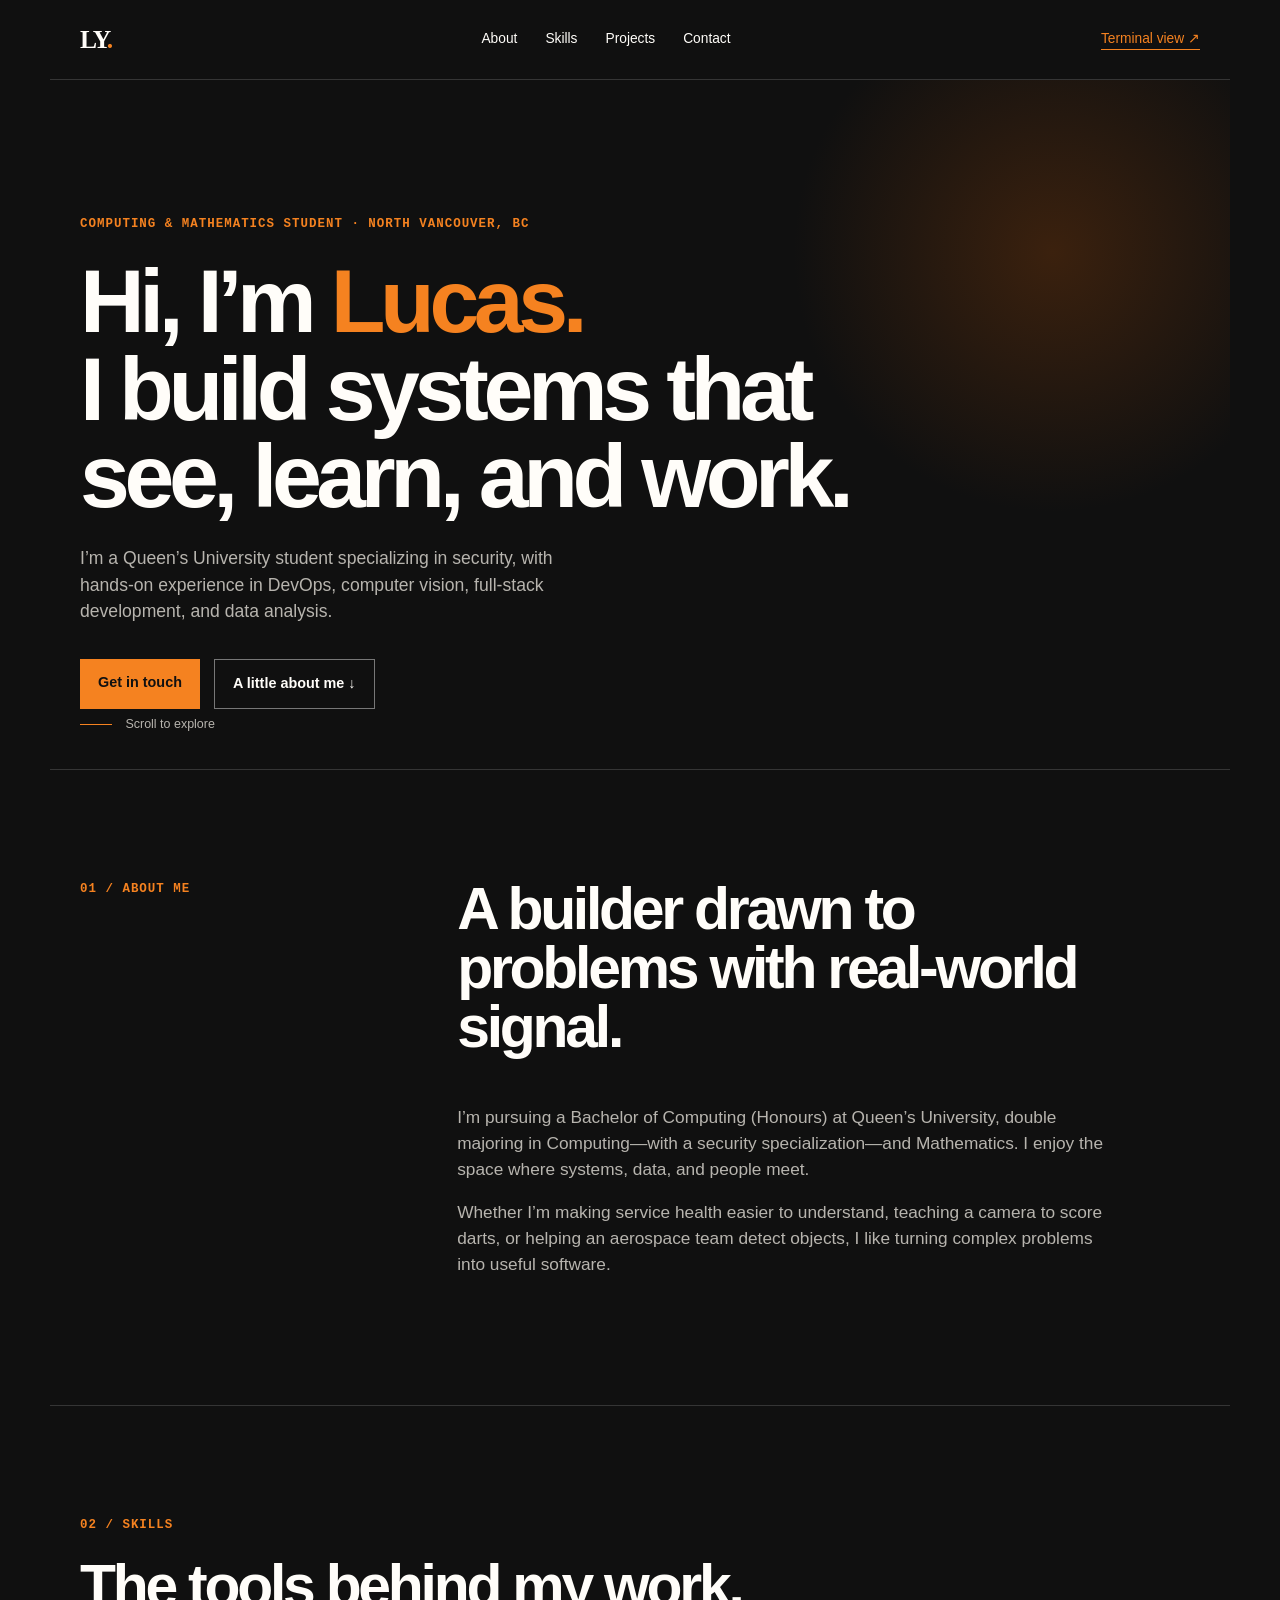
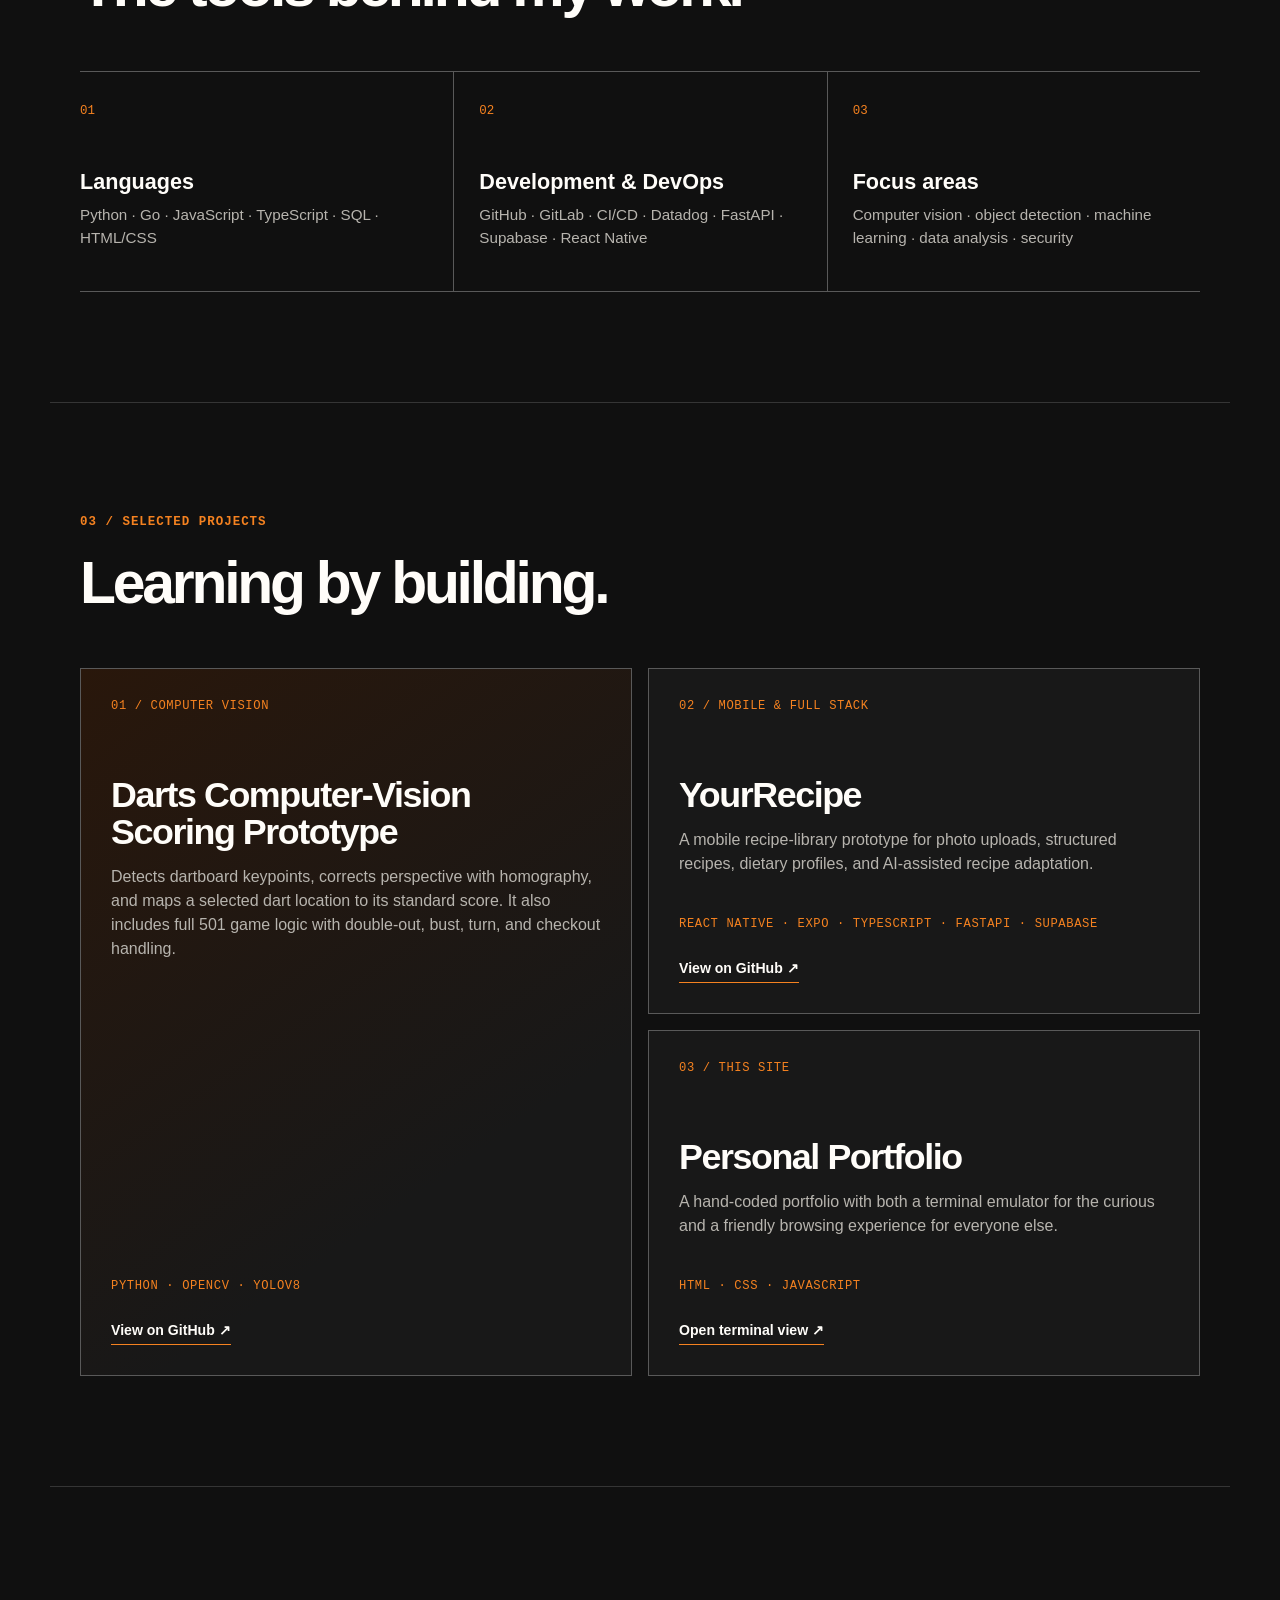
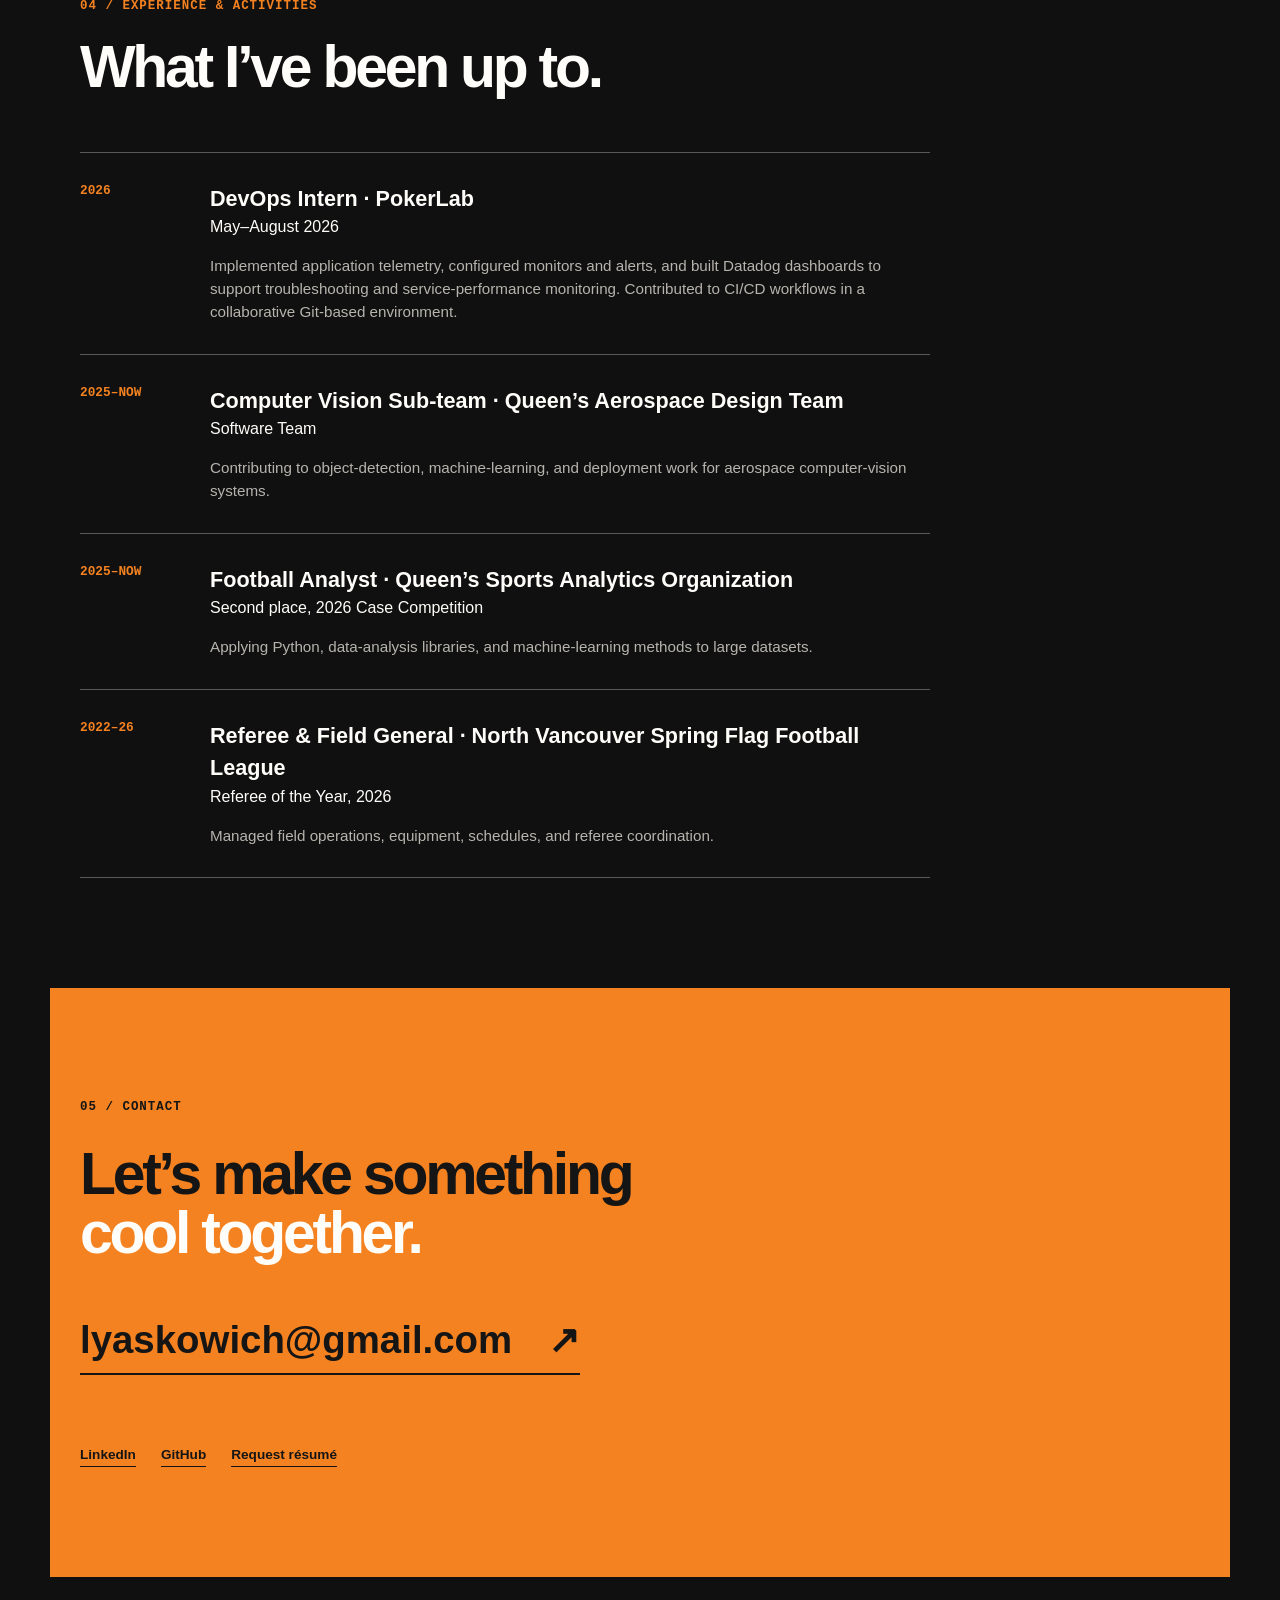
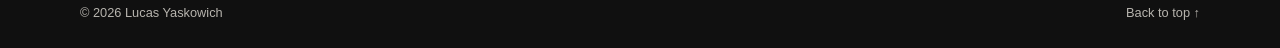
==== portfolio.html @ fcce108b "create mirror user-friendly site, fill in copy" ====
<!doctype html>
<html lang="en">
<head>
  <meta charset="utf-8">
  <meta name="viewport" content="width=device-width, initial-scale=1">
  <meta name="description" content="Lucas Yaskowich — Computing and Mathematics student portfolio">
  <title>Lucas Yaskowich — Portfolio</title>
  <link rel="stylesheet" href="portfolio.css">
</head>
<body>
  <header class="site-header">
    <a class="wordmark" href="#top">LY<span>.</span></a>
    <nav aria-label="Main navigation">
      <a href="#about">About</a>
      <a href="#skills">Skills</a>
      <a href="#projects">Projects</a>
      <a href="#contact">Contact</a>
    </nav>
    <a class="terminal-link" href="index.html">Terminal view ↗</a>
  </header>

  <main id="top">
    <section class="hero" aria-labelledby="intro-title">
      <p class="eyebrow">Computing & mathematics student · North Vancouver, BC</p>
      <h1 id="intro-title">Hi, I’m <span>Lucas.</span><br>I build systems that see, learn, and work.</h1>
      <p class="hero-copy">I’m a Queen’s University student specializing in security, with hands-on experience in DevOps, computer vision, full-stack development, and data analysis.</p>
      <div class="hero-actions">
        <a class="button button-primary" href="#contact">Get in touch</a>
        <a class="button button-secondary" href="#about">A little about me ↓</a>
      </div>
      <div class="scroll-note" aria-hidden="true"><i></i> Scroll to explore</div>
    </section>

    <section class="section split-section" id="about">
      <p class="section-label">01 / About me</p>
      <div>
        <h2>A builder drawn to problems with real-world signal.</h2>
        <p>I’m pursuing a Bachelor of Computing (Honours) at Queen’s University, double majoring in Computing—with a security specialization—and Mathematics. I enjoy the space where systems, data, and people meet.</p>
        <p>Whether I’m making service health easier to understand, teaching a camera to score darts, or helping an aerospace team detect objects, I like turning complex problems into useful software.</p>
      </div>
    </section>

    <section class="section" id="skills">
      <p class="section-label">02 / Skills</p>
      <h2>The tools behind my work.</h2>
      <div class="skill-grid">
        <article><span>01</span><h3>Languages</h3><p>Python · Go · JavaScript · TypeScript · SQL · HTML/CSS</p></article>
        <article><span>02</span><h3>Development & DevOps</h3><p>GitHub · GitLab · CI/CD · Datadog · FastAPI · Supabase · React Native</p></article>
        <article><span>03</span><h3>Focus areas</h3><p>Computer vision · object detection · machine learning · data analysis · security</p></article>
      </div>
    </section>

    <section class="section" id="projects">
      <p class="section-label">03 / Selected projects</p>
      <h2>Learning by building.</h2>
      <div class="project-grid">
        <article class="project-card featured"><p class="project-number">01 / Computer vision</p><h3>Darts Computer-Vision Scoring Prototype</h3><p>Detects dartboard keypoints, corrects perspective with homography, and maps a selected dart location to its standard score. It also includes full 501 game logic with double-out, bust, turn, and checkout handling.</p><p class="tags">Python · OpenCV · YOLOv8</p><a href="https://github.com/LucasYaskowich/Darts" target="_blank" rel="noreferrer">View on GitHub ↗</a></article>
        <article class="project-card"><p class="project-number">02 / Mobile & full stack</p><h3>YourRecipe</h3><p>A mobile recipe-library prototype for photo uploads, structured recipes, dietary profiles, and AI-assisted recipe adaptation.</p><p class="tags">React Native · Expo · TypeScript · FastAPI · Supabase</p><a href="https://github.com/LucasYaskowich/YourRecipe" target="_blank" rel="noreferrer">View on GitHub ↗</a></article>
        <article class="project-card"><p class="project-number">03 / This site</p><h3>Personal Portfolio</h3><p>A hand-coded portfolio with both a terminal emulator for the curious and a friendly browsing experience for everyone else.</p><p class="tags">HTML · CSS · JavaScript</p><a href="index.html">Open terminal view ↗</a></article>
      </div>
    </section>

    <section class="section" id="experience">
      <p class="section-label">04 / Experience & activities</p>
      <h2>What I’ve been up to.</h2>
      <div class="timeline">
        <article><p class="timeline-date">2026</p><div><h3>DevOps Intern · PokerLab</h3><p>May–August 2026</p><p class="muted">Implemented application telemetry, configured monitors and alerts, and built Datadog dashboards to support troubleshooting and service-performance monitoring. Contributed to CI/CD workflows in a collaborative Git-based environment.</p></div></article>
        <article><p class="timeline-date">2025–NOW</p><div><h3>Computer Vision Sub-team · Queen’s Aerospace Design Team</h3><p>Software Team</p><p class="muted">Contributing to object-detection, machine-learning, and deployment work for aerospace computer-vision systems.</p></div></article>
        <article><p class="timeline-date">2025–NOW</p><div><h3>Football Analyst · Queen’s Sports Analytics Organization</h3><p>Second place, 2026 Case Competition</p><p class="muted">Applying Python, data-analysis libraries, and machine-learning methods to large datasets.</p></div></article>
        <article><p class="timeline-date">2022–26</p><div><h3>Referee & Field General · North Vancouver Spring Flag Football League</h3><p>Referee of the Year, 2026</p><p class="muted">Managed field operations, equipment, schedules, and referee coordination.</p></div></article>
      </div>
    </section>

    <section class="contact" id="contact">
      <p class="section-label">05 / Contact</p>
      <h2>Let’s make something<br><span>cool together.</span></h2>
      <a class="email-link" href="mailto:lyaskowich@gmail.com">lyaskowich@gmail.com <span>↗</span></a>
      <div class="social-links">
        <a href="https://www.linkedin.com/in/lucas-yaskowich" target="_blank" rel="noreferrer">LinkedIn</a>
        <a href="https://github.com/LucasYaskowich" target="_blank" rel="noreferrer">GitHub</a>
        <a href="mailto:lyaskowich@gmail.com?subject=Resume%20request">Request résumé</a>
      </div>
    </section>
  </main>

  <footer><p>© 2026 Lucas Yaskowich</p><a href="#top">Back to top ↑</a></footer>
</body>
</html>
---- portfolio.css ----
:root { --orange: #f58220; --black: #101010; --white: #fffdf9; --muted: #b7b4ae; }
* { box-sizing: border-box; }
html { scroll-behavior: smooth; }
body { margin: 0; color: var(--white); background: var(--black); font-family: Arial, Helvetica, sans-serif; line-height: 1.5; }
a { color: inherit; text-decoration: none; }
.site-header { height: 80px; max-width: 1180px; margin: auto; padding: 0 30px; display: flex; align-items: center; justify-content: space-between; border-bottom: 1px solid #353535; }
.wordmark { font: 800 1.6rem/1 Georgia, serif; letter-spacing: -.08em; }.wordmark span, h1 span, .contact h2 span { color: var(--orange); }
nav { display: flex; gap: 28px; font-size: .86rem; } nav a:hover, .social-links a:hover { color: var(--orange); }
.terminal-link { color: var(--orange); border-bottom: 1px solid var(--orange); font-size: .86rem; }
main { max-width: 1180px; margin: auto; }.hero { min-height: 630px; padding: 135px 30px 60px; position: relative; background: radial-gradient(circle at 85% 25%, #3b210e 0, transparent 23%); }
.eyebrow, .section-label { color: var(--orange); font-family: "Courier New", monospace; font-size: .78rem; font-weight: bold; letter-spacing: .08em; text-transform: uppercase; }
h1, h2, h3, p { margin-top: 0; } h1 { max-width: 850px; margin: 24px 0; font-size: clamp(3rem, 7vw, 6.25rem); line-height: .98; letter-spacing: -.06em; } h2 { font-size: clamp(2.1rem, 4.6vw, 4.4rem); letter-spacing: -.055em; line-height: 1; }
.hero-copy { max-width: 530px; color: var(--muted); font-size: 1.1rem; }.hero-actions { display: flex; gap: 14px; margin-top: 35px; }.button { padding: 13px 18px; font-weight: bold; font-size: .9rem; }.button-primary { color: #111; background: var(--orange); }.button-secondary { border: 1px solid #777; }.button:hover { transform: translateY(-2px); }.scroll-note { position: absolute; bottom: 35px; color: var(--muted); font-size: .78rem; }.scroll-note i { display: inline-block; width: 32px; margin-right: 10px; border-top: 1px solid var(--orange); vertical-align: middle; }
.section { padding: 110px 30px; border-top: 1px solid #353535; }.split-section { display: grid; grid-template-columns: 31% 1fr; gap: 30px; }.split-section div { max-width: 650px; }.split-section p:not(.section-label) { color: var(--muted); font-size: 1.08rem; }.section > h2 { margin: 22px 0 55px; }
.skill-grid { display: grid; grid-template-columns: repeat(3, 1fr); border-top: 1px solid #595959; }.skill-grid article { min-height: 220px; padding: 25px 25px 20px 0; border-bottom: 1px solid #595959; }.skill-grid article + article { padding-left: 25px; border-left: 1px solid #595959; }.skill-grid span { color: var(--orange); font: .78rem "Courier New", monospace; }.skill-grid h3, .timeline h3 { margin: 45px 0 6px; font-size: 1.35rem; }.skill-grid p, .muted { color: var(--muted); font-size: .95rem; }
.project-grid { display: grid; grid-template-columns: repeat(2, 1fr); gap: 16px; }.project-card { min-height: 320px; padding: 30px; display: flex; flex-direction: column; border: 1px solid #595959; background: #181818; }.project-card.featured { grid-row: span 2; min-height: 656px; background: linear-gradient(145deg, #29170b, #181818 70%); }.project-number, .tags { color: var(--orange); font: .76rem "Courier New", monospace; text-transform: uppercase; letter-spacing: .05em; }.project-card h3 { margin: 52px 0 14px; font-size: clamp(1.55rem, 2.8vw, 2.5rem); line-height: 1.03; letter-spacing: -.04em; }.project-card > p:not(.project-number):not(.tags) { color: var(--muted); }.project-card .tags { margin-top: auto; padding-top: 25px; }.project-card a { align-self: flex-start; margin-top: 15px; padding-bottom: 3px; border-bottom: 1px solid var(--orange); color: var(--white); font-size: .88rem; font-weight: bold; }.project-card a:hover { color: var(--orange); }
.timeline { max-width: 850px; }.timeline article { display: grid; grid-template-columns: 130px 1fr; padding: 30px 0; border-top: 1px solid #595959; }.timeline article:last-child { border-bottom: 1px solid #595959; }.timeline-date { color: var(--orange); font: bold .8rem "Courier New", monospace; }.timeline h3 { margin: 0; }.timeline div > p:not(.muted) { margin-bottom: 16px; }.muted { margin-bottom: 0; }
.contact { margin: 0; padding: 110px 30px; background: var(--orange); color: #151515; }.contact .section-label { color: #151515; }.contact h2 { margin: 28px 0 48px; }.contact h2 span { color: var(--white); }.email-link { display: inline-block; border-bottom: 2px solid #151515; padding-bottom: 5px; font-size: clamp(1.3rem, 3vw, 2.6rem); font-weight: bold; }.email-link span { margin-left: 25px; }.social-links { display: flex; gap: 25px; margin-top: 70px; font-weight: bold; font-size: .85rem; }.social-links a { border-bottom: 1px solid #151515; }.contact .social-links a:hover { color: var(--white); border-color: var(--white); }
footer { max-width: 1180px; margin: auto; padding: 26px 30px; display: flex; justify-content: space-between; color: var(--muted); font-size: .8rem; } footer p { margin: 0; } footer a:hover { color: var(--orange); }
@media (max-width: 680px) { .site-header { padding: 0 20px; } nav { display: none; }.hero, .section, .contact { padding-left: 20px; padding-right: 20px; }.hero { min-height: 570px; padding-top: 105px; }.split-section { grid-template-columns: 1fr; gap: 20px; }.skill-grid, .project-grid { grid-template-columns: 1fr; }.skill-grid article, .skill-grid article + article { min-height: auto; padding: 25px 0; border-left: 0; }.skill-grid h3 { margin-top: 25px; }.project-card, .project-card.featured { min-height: 0; }.project-card h3 { margin-top: 35px; }.timeline article { grid-template-columns: 1fr; gap: 18px; }.social-links { margin-top: 45px; } footer { padding-left: 20px; padding-right: 20px; } }
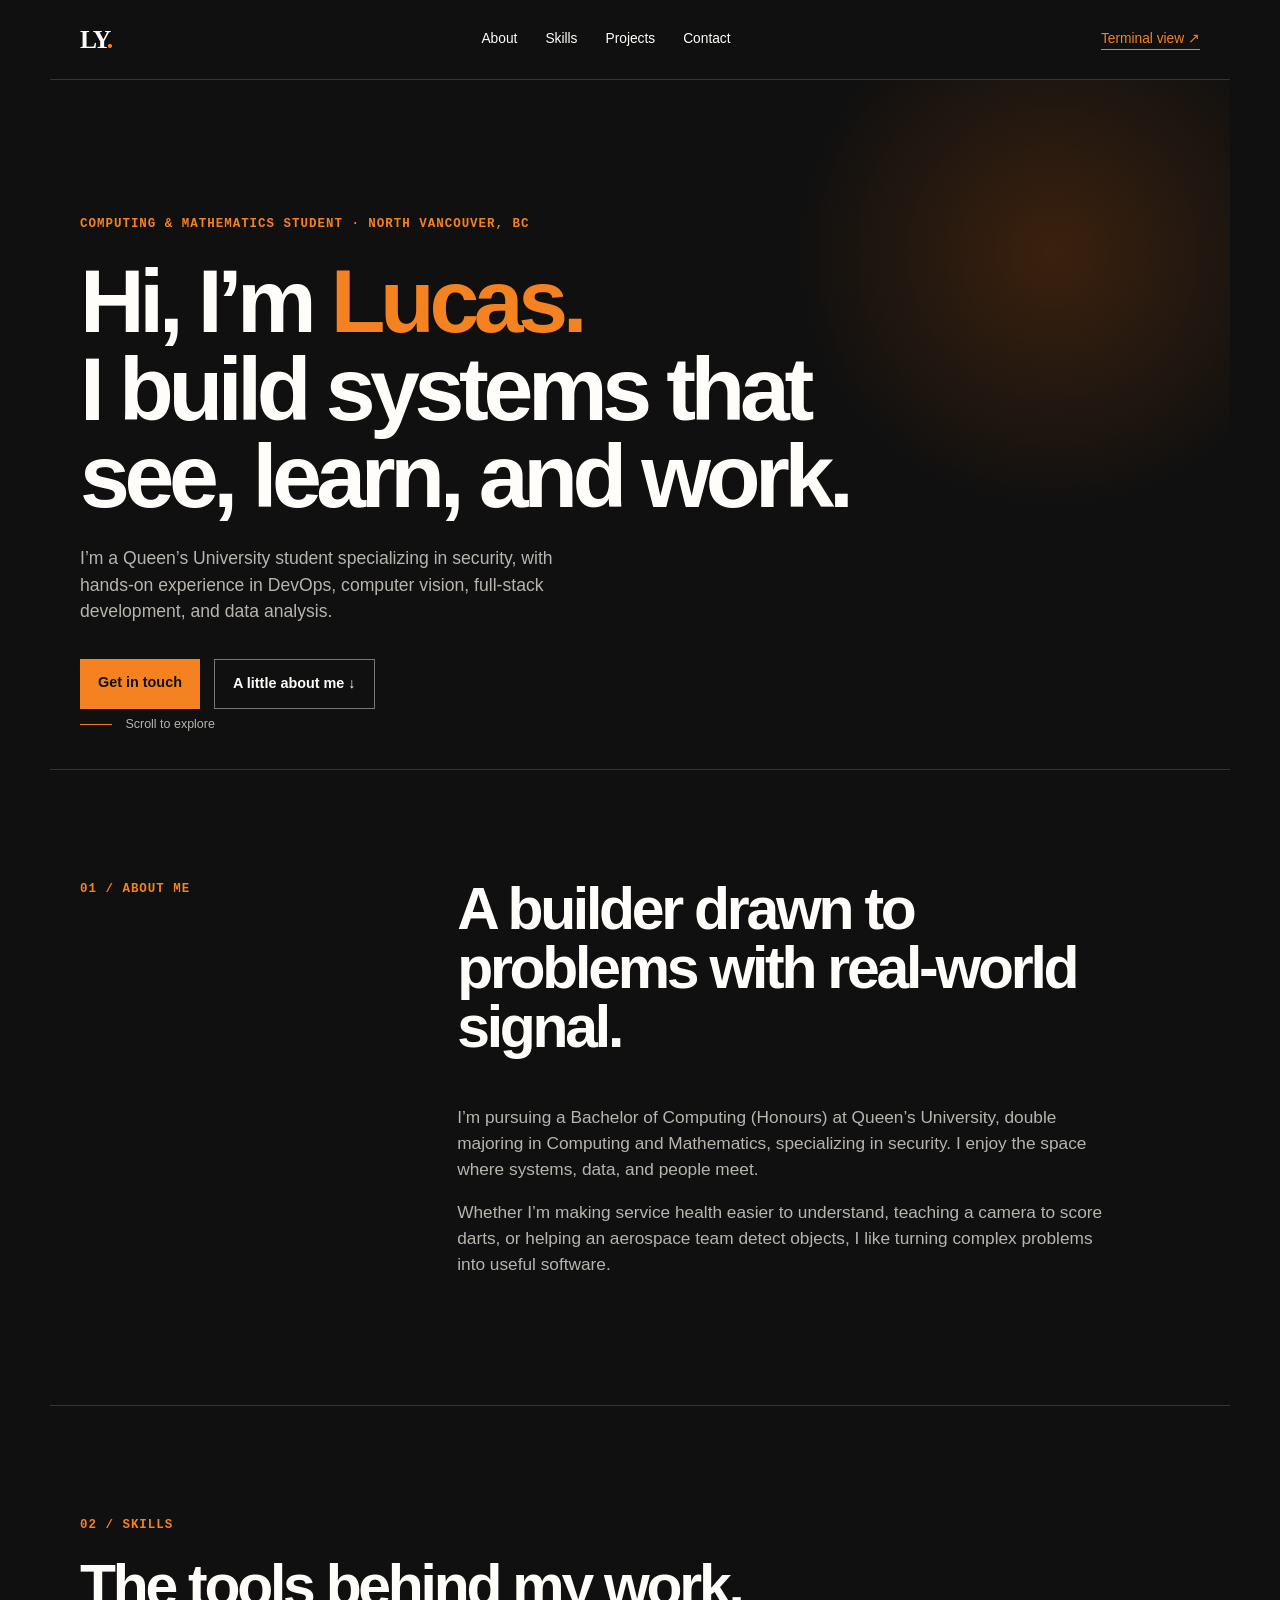
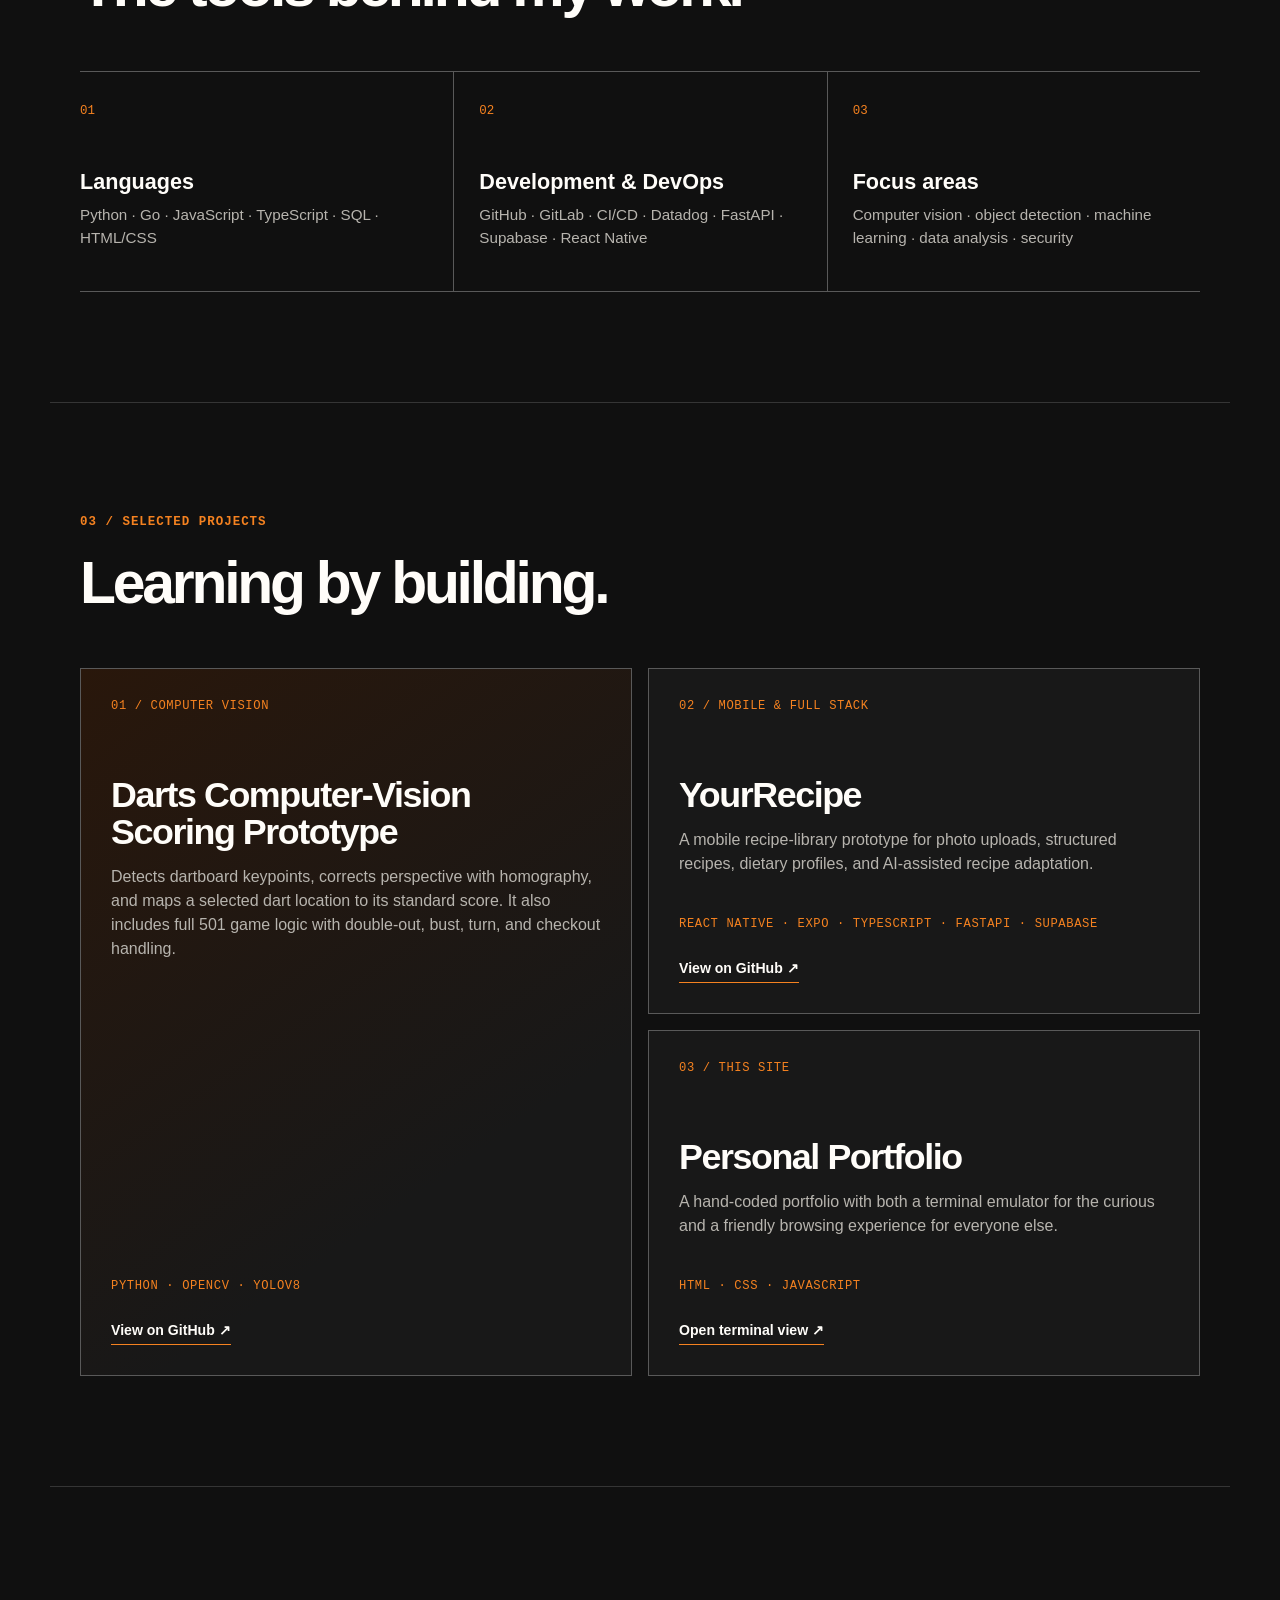
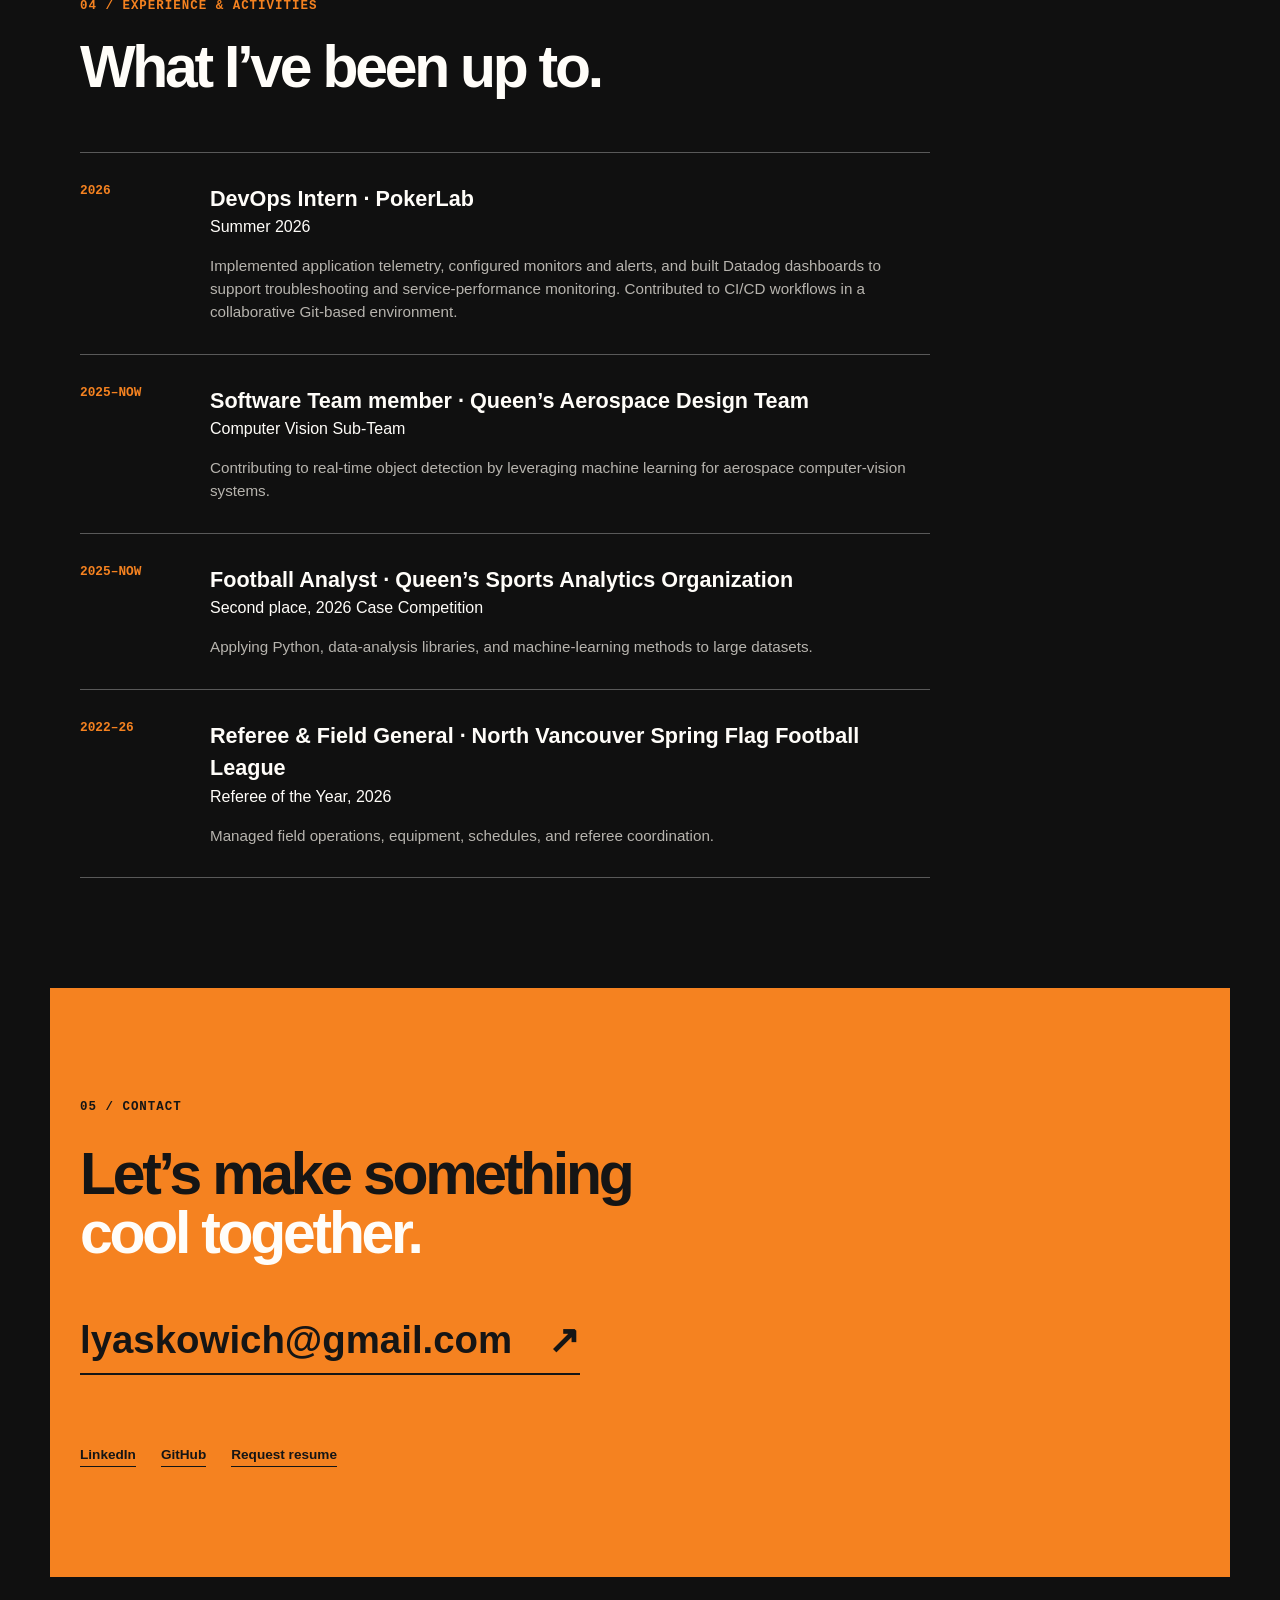
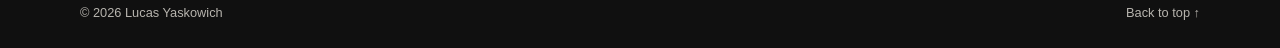
==== commit dc0f2776: "refine copy in porfolio, terminal" ====
--- a/portfolio.html
+++ b/portfolio.html
@@ -35,7 +35,7 @@
       <p class="section-label">01 / About me</p>
       <div>
         <h2>A builder drawn to problems with real-world signal.</h2>
-        <p>I’m pursuing a Bachelor of Computing (Honours) at Queen’s University, double majoring in Computing—with a security specialization—and Mathematics. I enjoy the space where systems, data, and people meet.</p>
+        <p>I’m pursuing a Bachelor of Computing (Honours) at Queen’s University, double majoring in Computing and Mathematics, specializing in security. I enjoy the space where systems, data, and people meet.</p>
         <p>Whether I’m making service health easier to understand, teaching a camera to score darts, or helping an aerospace team detect objects, I like turning complex problems into useful software.</p>
       </div>
     </section>
@@ -64,8 +64,8 @@
       <p class="section-label">04 / Experience & activities</p>
       <h2>What I’ve been up to.</h2>
       <div class="timeline">
-        <article><p class="timeline-date">2026</p><div><h3>DevOps Intern · PokerLab</h3><p>May–August 2026</p><p class="muted">Implemented application telemetry, configured monitors and alerts, and built Datadog dashboards to support troubleshooting and service-performance monitoring. Contributed to CI/CD workflows in a collaborative Git-based environment.</p></div></article>
-        <article><p class="timeline-date">2025–NOW</p><div><h3>Computer Vision Sub-team · Queen’s Aerospace Design Team</h3><p>Software Team</p><p class="muted">Contributing to object-detection, machine-learning, and deployment work for aerospace computer-vision systems.</p></div></article>
+        <article><p class="timeline-date">2026</p><div><h3>DevOps Intern · PokerLab</h3><p>Summer 2026</p><p class="muted">Implemented application telemetry, configured monitors and alerts, and built Datadog dashboards to support troubleshooting and service-performance monitoring. Contributed to CI/CD workflows in a collaborative Git-based environment.</p></div></article>
+        <article><p class="timeline-date">2025–NOW</p><div><h3>Software Team member · Queen’s Aerospace Design Team</h3><p>Computer Vision Sub-Team</p><p class="muted">Contributing to real-time object detection by leveraging machine learning for aerospace computer-vision systems.</p></div></article>
         <article><p class="timeline-date">2025–NOW</p><div><h3>Football Analyst · Queen’s Sports Analytics Organization</h3><p>Second place, 2026 Case Competition</p><p class="muted">Applying Python, data-analysis libraries, and machine-learning methods to large datasets.</p></div></article>
         <article><p class="timeline-date">2022–26</p><div><h3>Referee & Field General · North Vancouver Spring Flag Football League</h3><p>Referee of the Year, 2026</p><p class="muted">Managed field operations, equipment, schedules, and referee coordination.</p></div></article>
       </div>
@@ -78,7 +78,7 @@
       <div class="social-links">
         <a href="https://www.linkedin.com/in/lucas-yaskowich" target="_blank" rel="noreferrer">LinkedIn</a>
         <a href="https://github.com/LucasYaskowich" target="_blank" rel="noreferrer">GitHub</a>
-        <a href="mailto:lyaskowich@gmail.com?subject=Resume%20request">Request résumé</a>
+        <a href="mailto:lyaskowich@gmail.com?subject=Resume%20request">Request resume</a>
       </div>
     </section>
   </main>
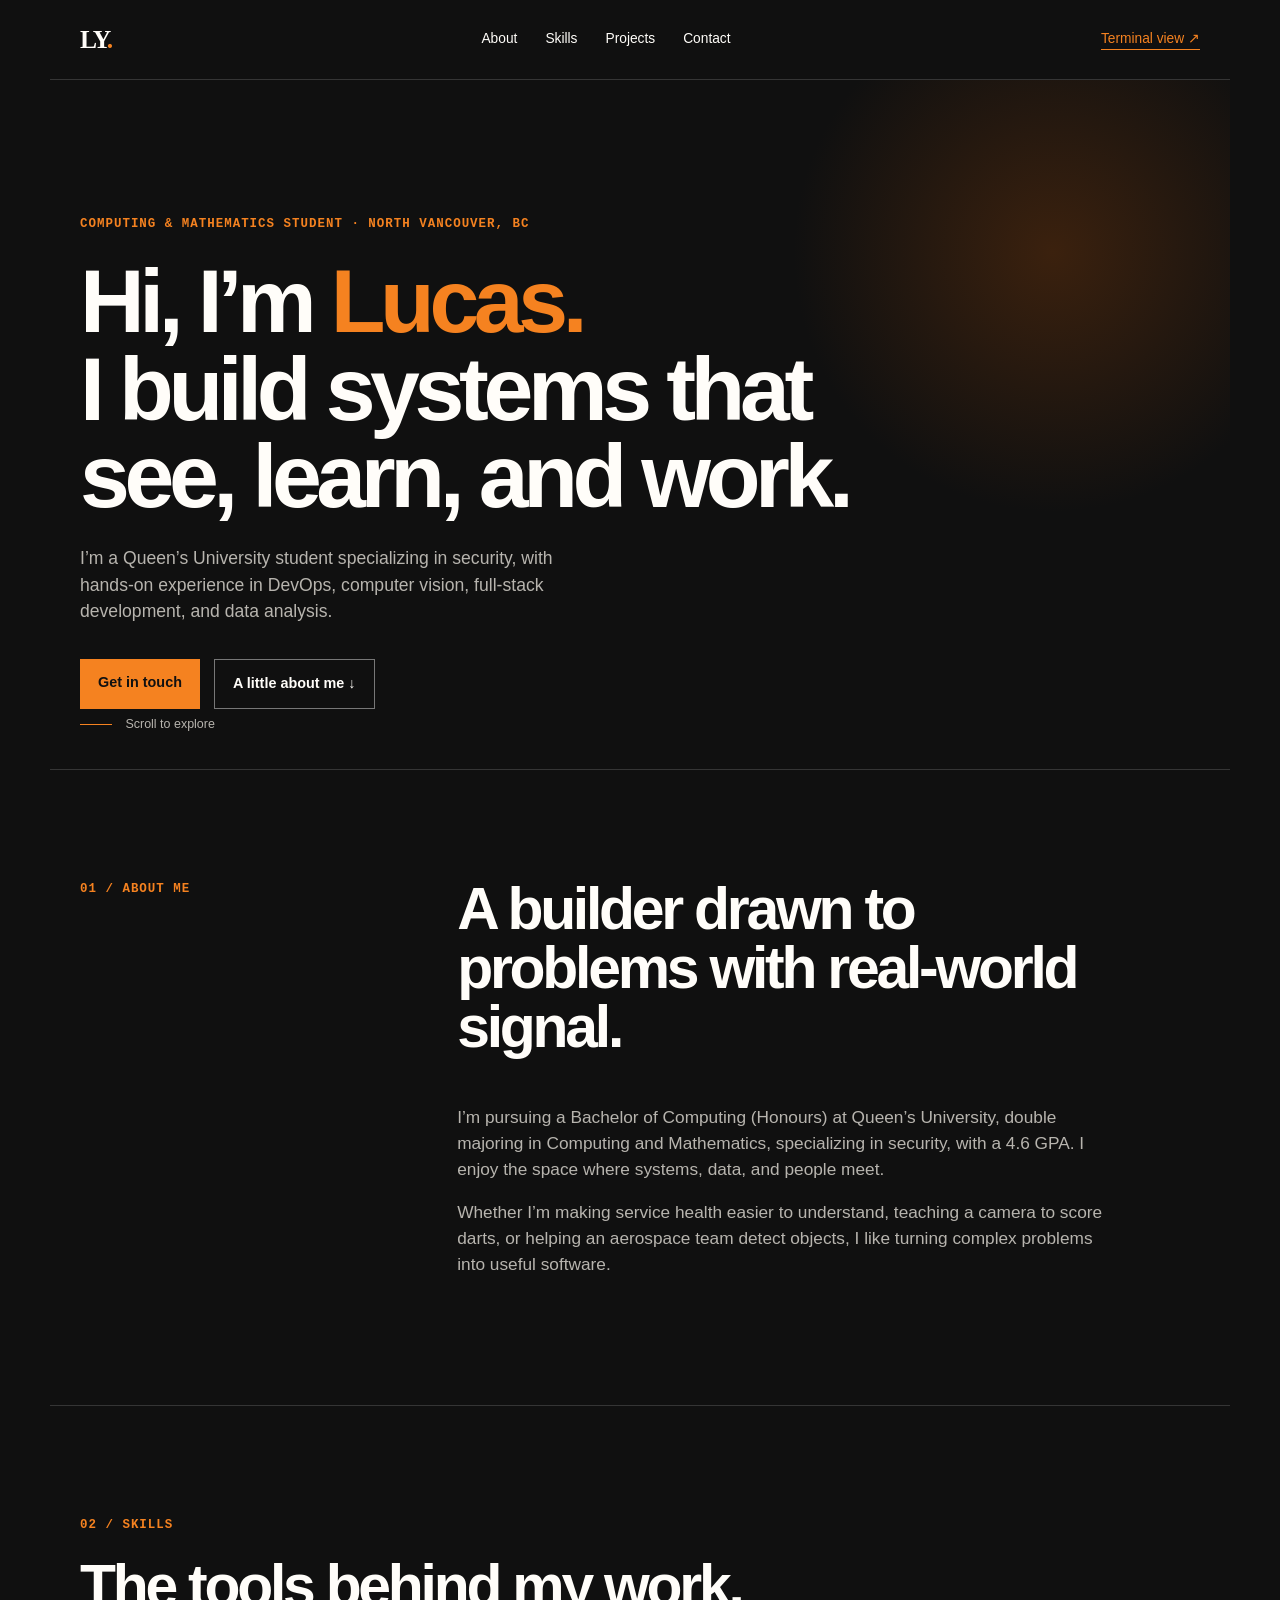
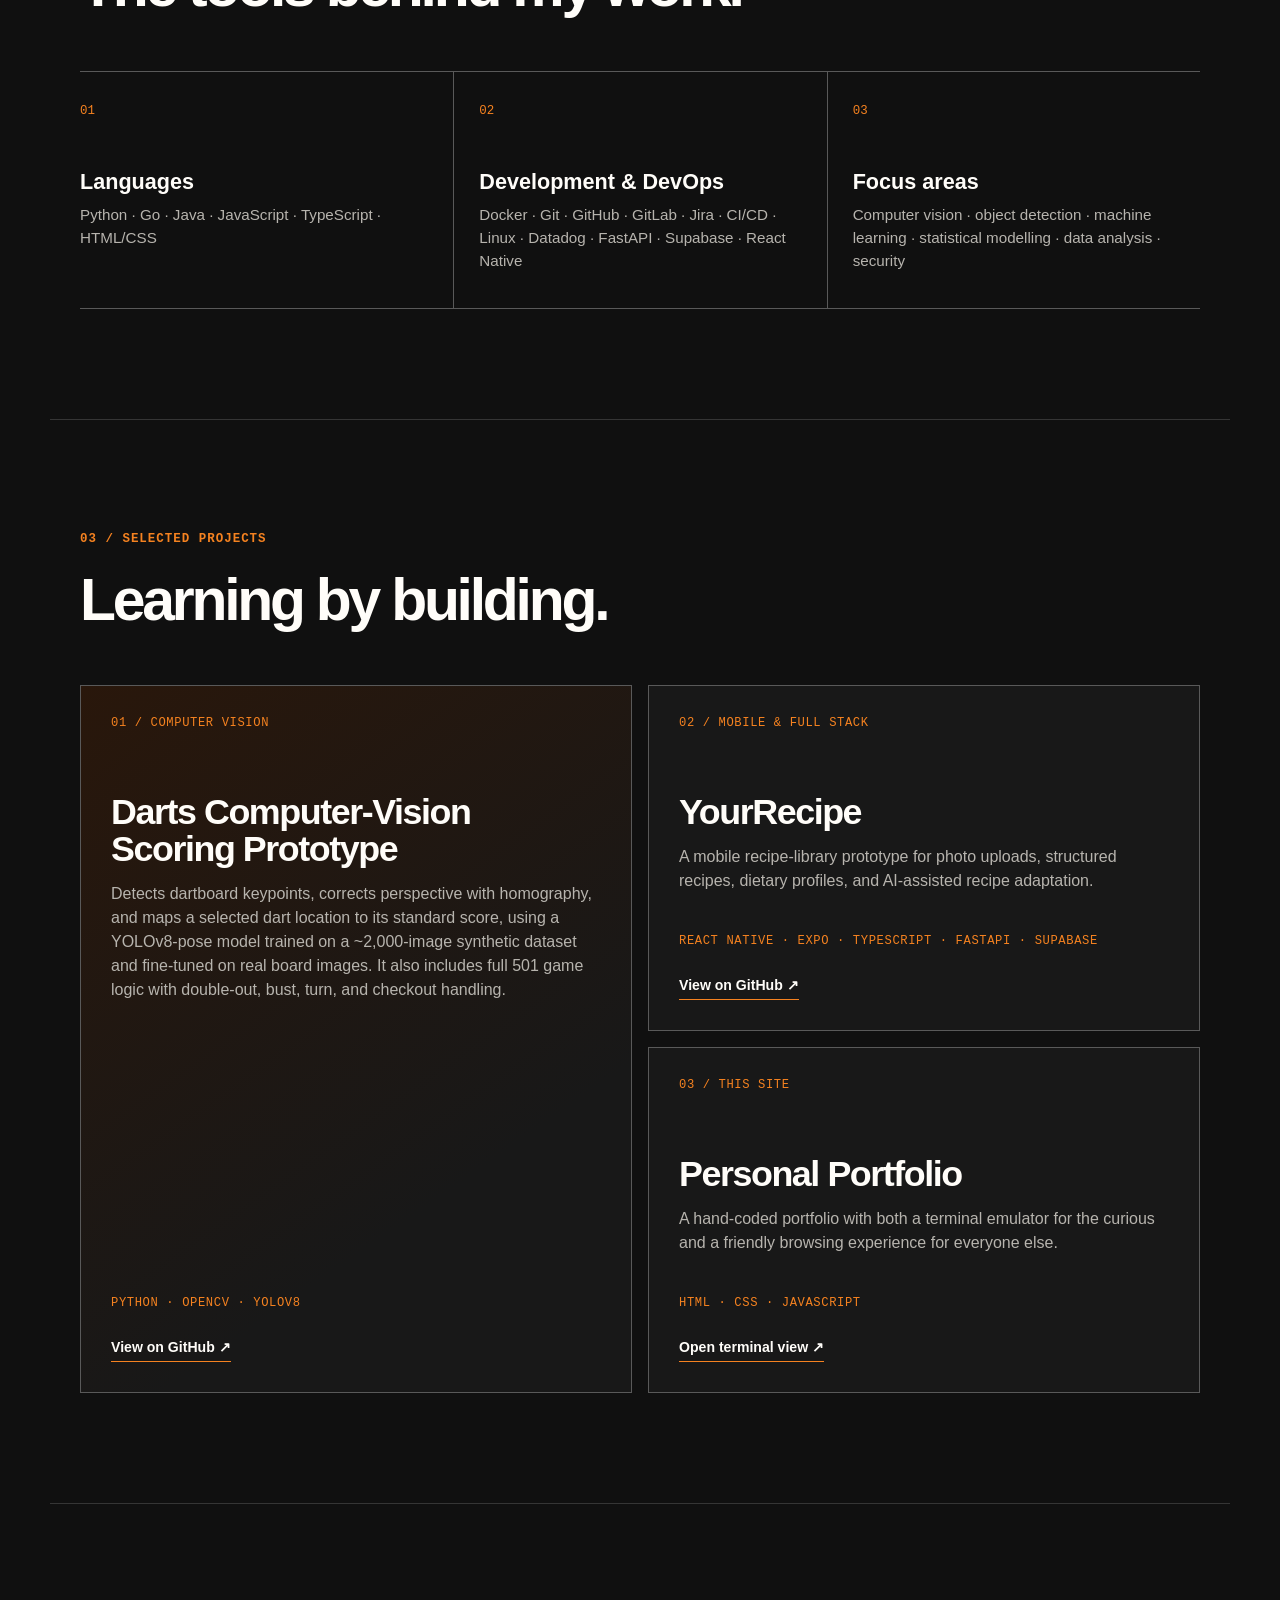
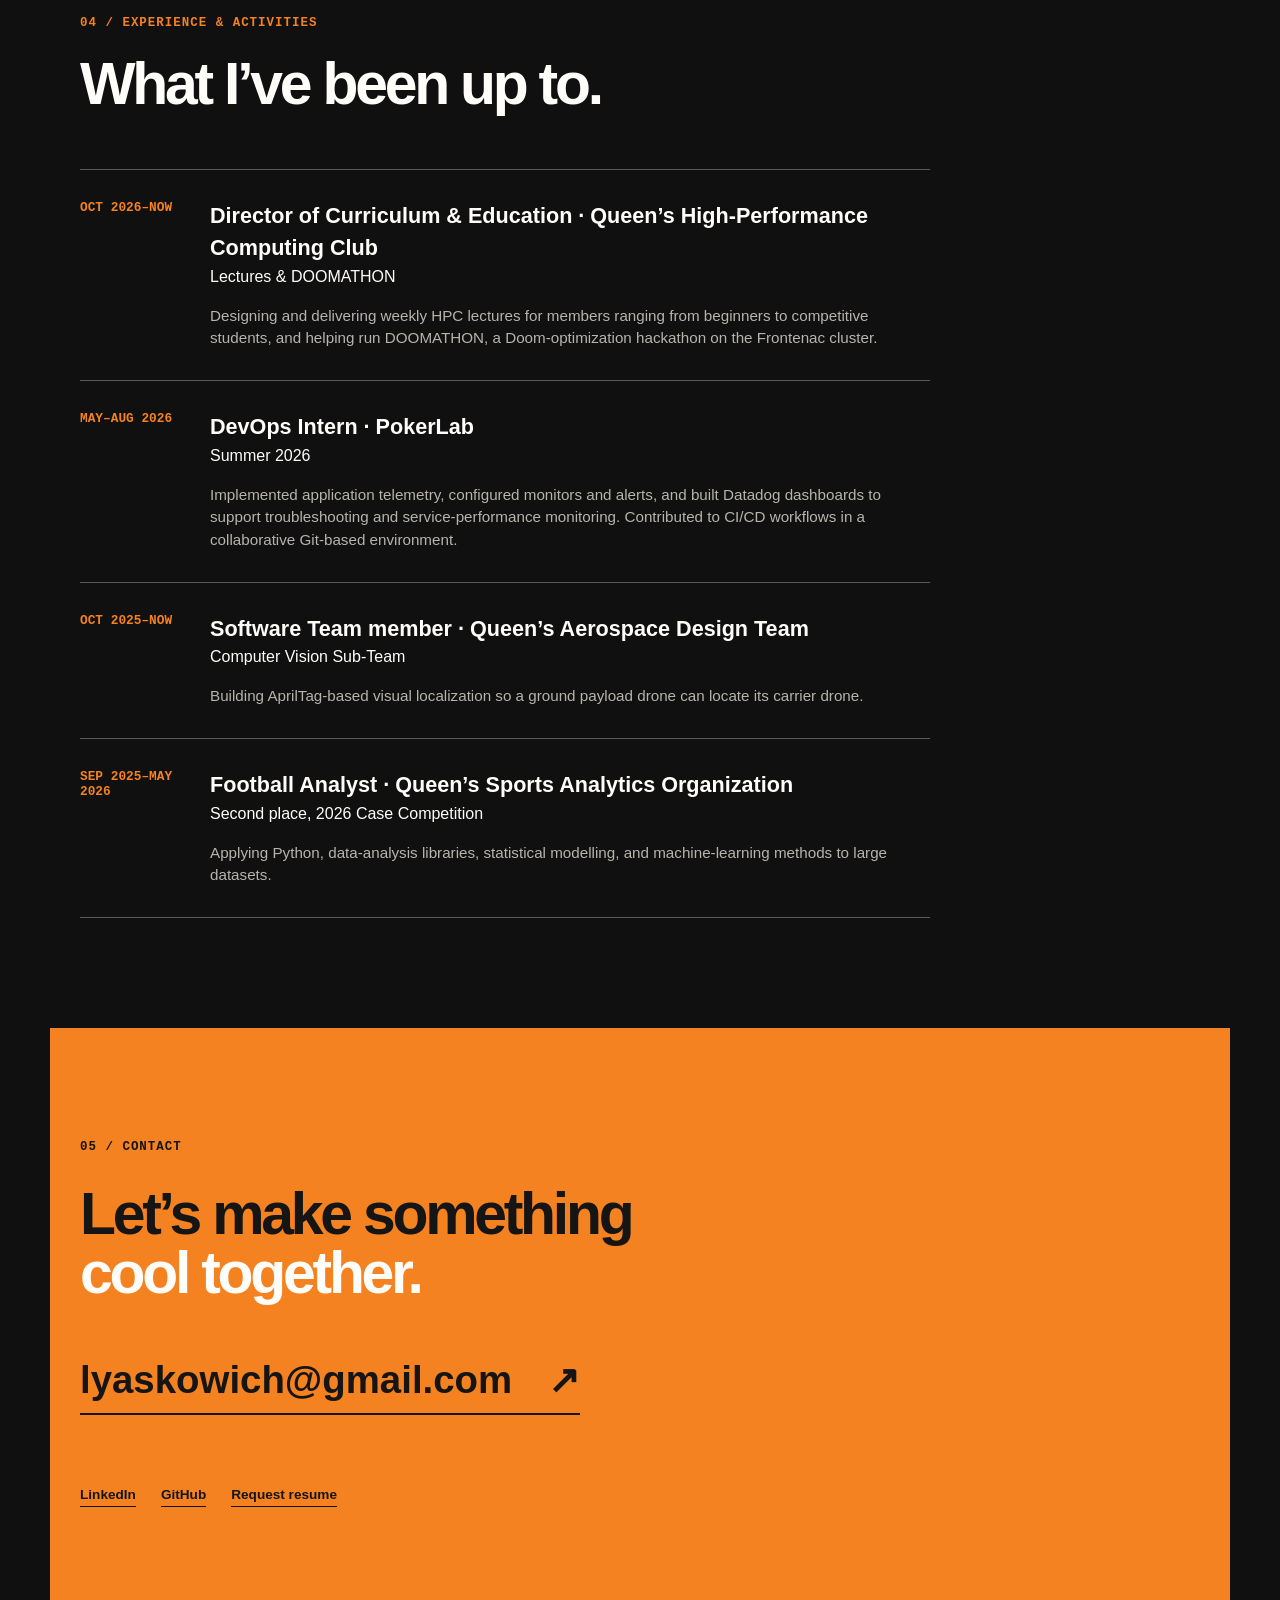
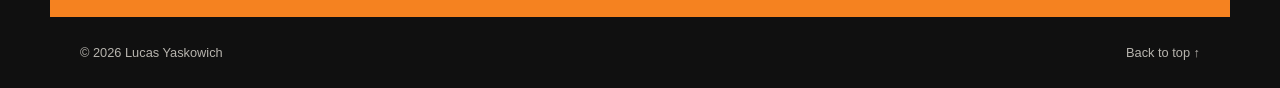
==== commit 26848cfd: "resume updates" ====
--- a/portfolio.html
+++ b/portfolio.html
@@ -35,7 +35,7 @@
       <p class="section-label">01 / About me</p>
       <div>
         <h2>A builder drawn to problems with real-world signal.</h2>
-        <p>I’m pursuing a Bachelor of Computing (Honours) at Queen’s University, double majoring in Computing and Mathematics, specializing in security. I enjoy the space where systems, data, and people meet.</p>
+        <p>I’m pursuing a Bachelor of Computing (Honours) at Queen’s University, double majoring in Computing and Mathematics, specializing in security, with a 4.6 GPA. I enjoy the space where systems, data, and people meet.</p>
         <p>Whether I’m making service health easier to understand, teaching a camera to score darts, or helping an aerospace team detect objects, I like turning complex problems into useful software.</p>
       </div>
     </section>
@@ -44,9 +44,9 @@
       <p class="section-label">02 / Skills</p>
       <h2>The tools behind my work.</h2>
       <div class="skill-grid">
-        <article><span>01</span><h3>Languages</h3><p>Python · Go · JavaScript · TypeScript · SQL · HTML/CSS</p></article>
-        <article><span>02</span><h3>Development & DevOps</h3><p>GitHub · GitLab · CI/CD · Datadog · FastAPI · Supabase · React Native</p></article>
-        <article><span>03</span><h3>Focus areas</h3><p>Computer vision · object detection · machine learning · data analysis · security</p></article>
+        <article><span>01</span><h3>Languages</h3><p>Python · Go · Java · JavaScript · TypeScript · HTML/CSS</p></article>
+        <article><span>02</span><h3>Development & DevOps</h3><p>Docker · Git · GitHub · GitLab · Jira · CI/CD · Linux · Datadog · FastAPI · Supabase · React Native</p></article>
+        <article><span>03</span><h3>Focus areas</h3><p>Computer vision · object detection · machine learning · statistical modelling · data analysis · security</p></article>
       </div>
     </section>
 
@@ -54,7 +54,7 @@
       <p class="section-label">03 / Selected projects</p>
       <h2>Learning by building.</h2>
       <div class="project-grid">
-        <article class="project-card featured"><p class="project-number">01 / Computer vision</p><h3>Darts Computer-Vision Scoring Prototype</h3><p>Detects dartboard keypoints, corrects perspective with homography, and maps a selected dart location to its standard score. It also includes full 501 game logic with double-out, bust, turn, and checkout handling.</p><p class="tags">Python · OpenCV · YOLOv8</p><a href="https://github.com/LucasYaskowich/Darts" target="_blank" rel="noreferrer">View on GitHub ↗</a></article>
+        <article class="project-card featured"><p class="project-number">01 / Computer vision</p><h3>Darts Computer-Vision Scoring Prototype</h3><p>Detects dartboard keypoints, corrects perspective with homography, and maps a selected dart location to its standard score, using a YOLOv8-pose model trained on a ~2,000-image synthetic dataset and fine-tuned on real board images. It also includes full 501 game logic with double-out, bust, turn, and checkout handling.</p><p class="tags">Python · OpenCV · YOLOv8</p><a href="https://github.com/LucasYaskowich/Darts" target="_blank" rel="noreferrer">View on GitHub ↗</a></article>
         <article class="project-card"><p class="project-number">02 / Mobile & full stack</p><h3>YourRecipe</h3><p>A mobile recipe-library prototype for photo uploads, structured recipes, dietary profiles, and AI-assisted recipe adaptation.</p><p class="tags">React Native · Expo · TypeScript · FastAPI · Supabase</p><a href="https://github.com/LucasYaskowich/YourRecipe" target="_blank" rel="noreferrer">View on GitHub ↗</a></article>
         <article class="project-card"><p class="project-number">03 / This site</p><h3>Personal Portfolio</h3><p>A hand-coded portfolio with both a terminal emulator for the curious and a friendly browsing experience for everyone else.</p><p class="tags">HTML · CSS · JavaScript</p><a href="index.html">Open terminal view ↗</a></article>
       </div>
@@ -64,10 +64,10 @@
       <p class="section-label">04 / Experience & activities</p>
       <h2>What I’ve been up to.</h2>
       <div class="timeline">
-        <article><p class="timeline-date">2026</p><div><h3>DevOps Intern · PokerLab</h3><p>Summer 2026</p><p class="muted">Implemented application telemetry, configured monitors and alerts, and built Datadog dashboards to support troubleshooting and service-performance monitoring. Contributed to CI/CD workflows in a collaborative Git-based environment.</p></div></article>
-        <article><p class="timeline-date">2025–NOW</p><div><h3>Software Team member · Queen’s Aerospace Design Team</h3><p>Computer Vision Sub-Team</p><p class="muted">Contributing to real-time object detection by leveraging machine learning for aerospace computer-vision systems.</p></div></article>
-        <article><p class="timeline-date">2025–NOW</p><div><h3>Football Analyst · Queen’s Sports Analytics Organization</h3><p>Second place, 2026 Case Competition</p><p class="muted">Applying Python, data-analysis libraries, and machine-learning methods to large datasets.</p></div></article>
-        <article><p class="timeline-date">2022–26</p><div><h3>Referee & Field General · North Vancouver Spring Flag Football League</h3><p>Referee of the Year, 2026</p><p class="muted">Managed field operations, equipment, schedules, and referee coordination.</p></div></article>
+        <article><p class="timeline-date">OCT 2026–NOW</p><div><h3>Director of Curriculum & Education · Queen’s High-Performance Computing Club</h3><p>Lectures & DOOMATHON</p><p class="muted">Designing and delivering weekly HPC lectures for members ranging from beginners to competitive students, and helping run DOOMATHON, a Doom-optimization hackathon on the Frontenac cluster.</p></div></article>
+        <article><p class="timeline-date">MAY–AUG 2026</p><div><h3>DevOps Intern · PokerLab</h3><p>Summer 2026</p><p class="muted">Implemented application telemetry, configured monitors and alerts, and built Datadog dashboards to support troubleshooting and service-performance monitoring. Contributed to CI/CD workflows in a collaborative Git-based environment.</p></div></article>
+        <article><p class="timeline-date">OCT 2025–NOW</p><div><h3>Software Team member · Queen’s Aerospace Design Team</h3><p>Computer Vision Sub-Team</p><p class="muted">Building AprilTag-based visual localization so a ground payload drone can locate its carrier drone.</p></div></article>
+        <article><p class="timeline-date">SEP 2025–MAY 2026</p><div><h3>Football Analyst · Queen’s Sports Analytics Organization</h3><p>Second place, 2026 Case Competition</p><p class="muted">Applying Python, data-analysis libraries, statistical modelling, and machine-learning methods to large datasets.</p></div></article>
       </div>
     </section>
 
